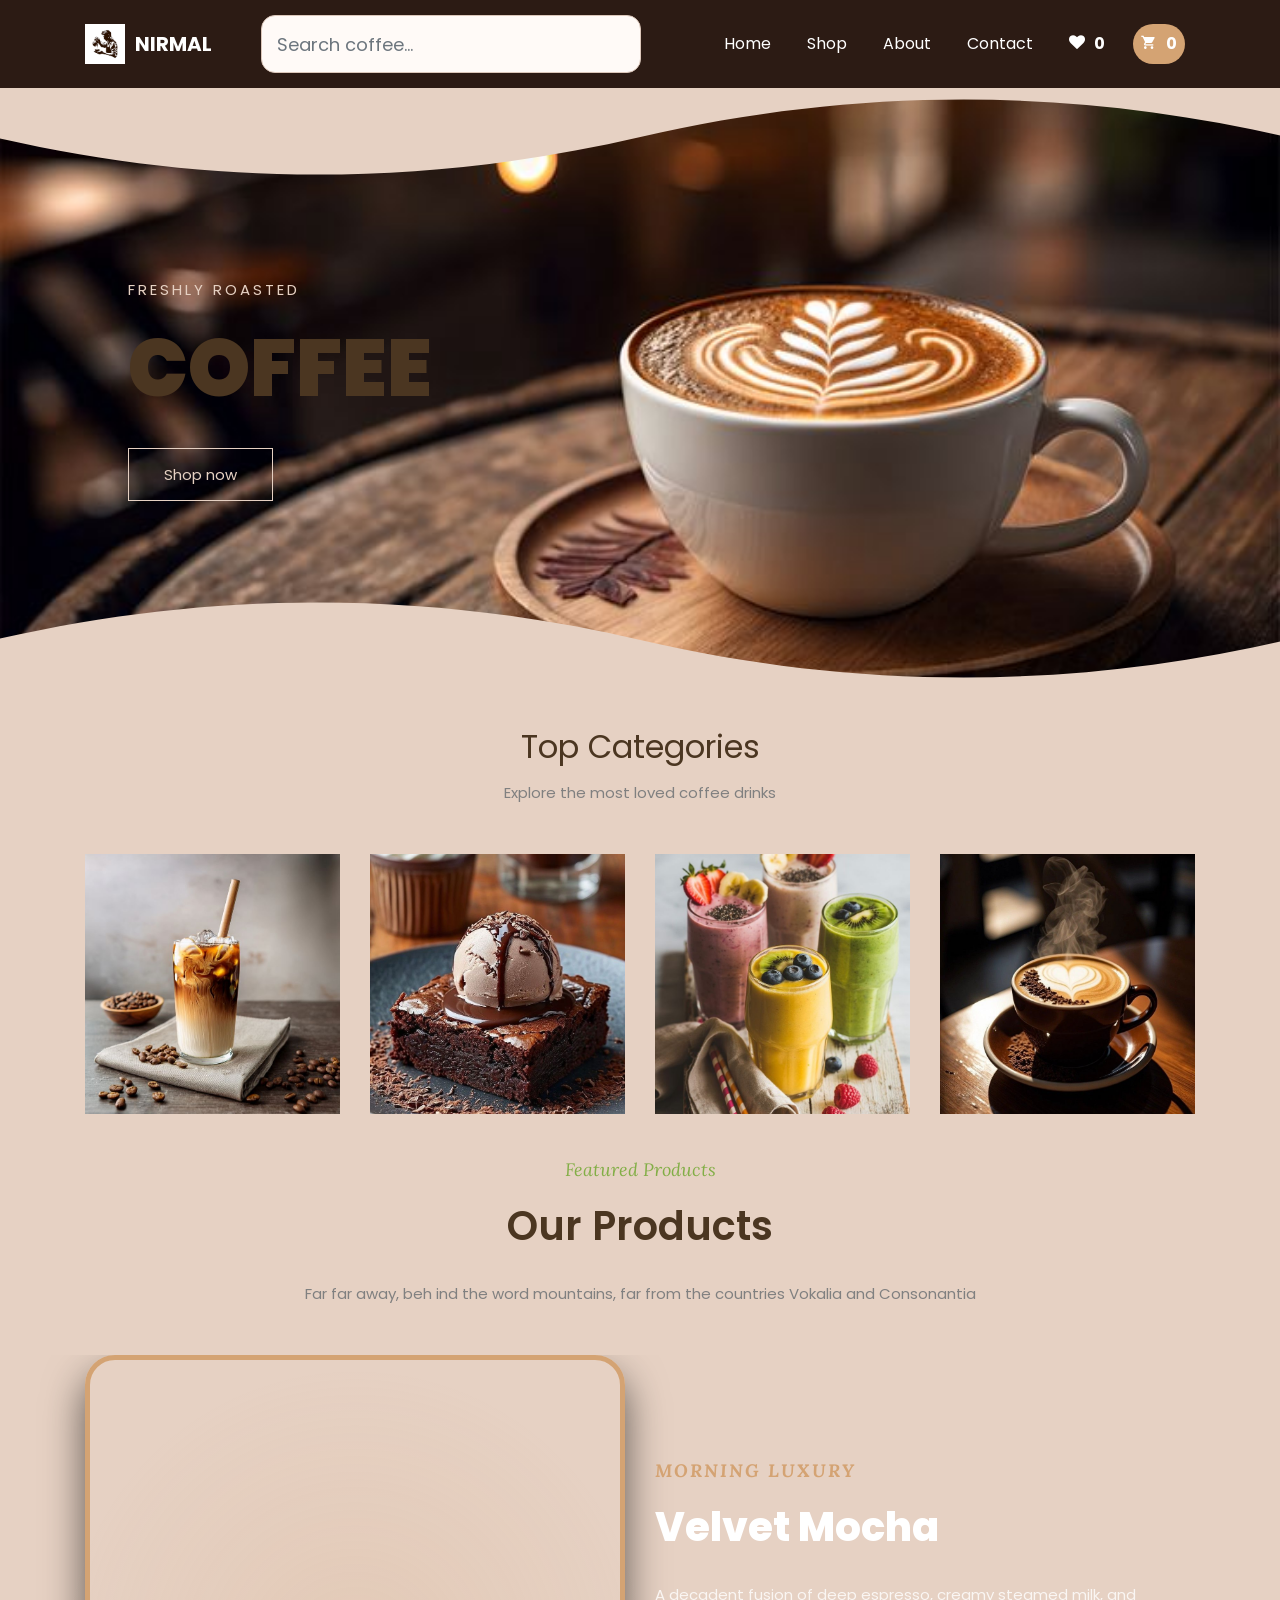
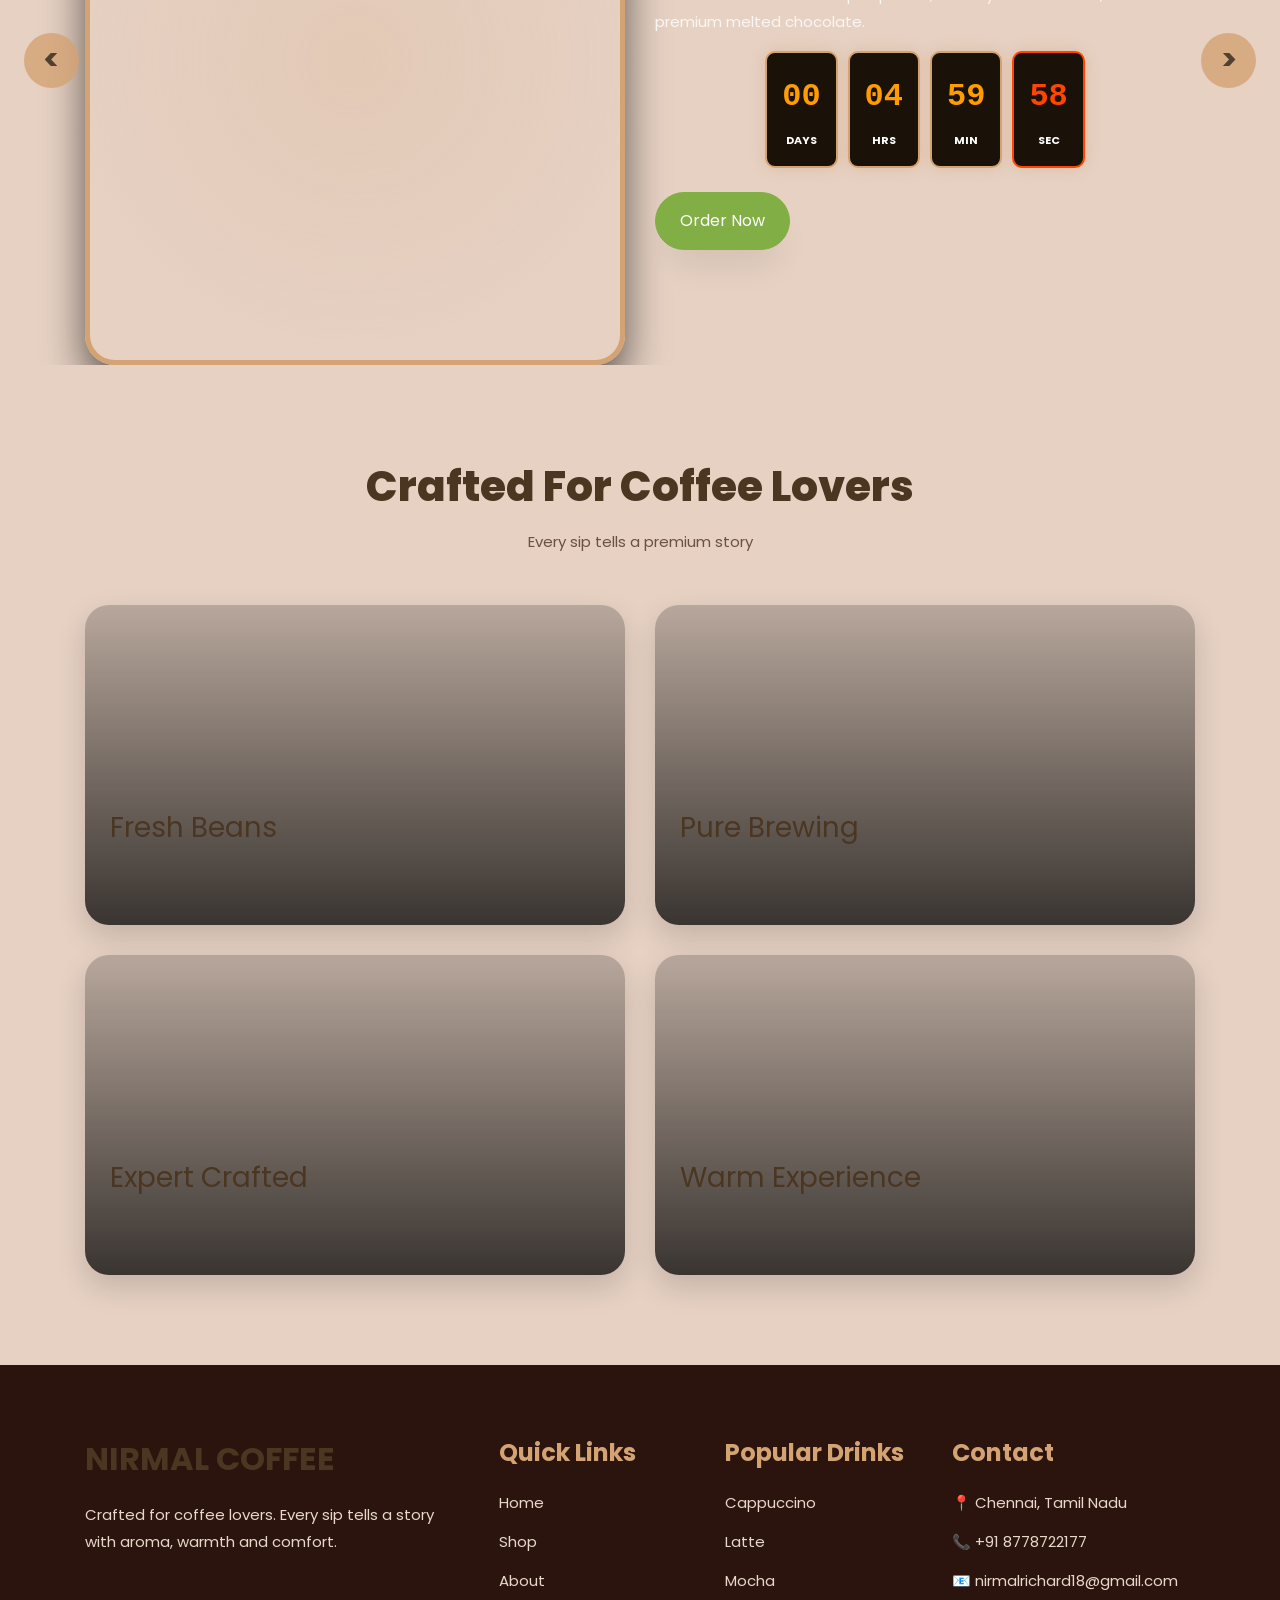
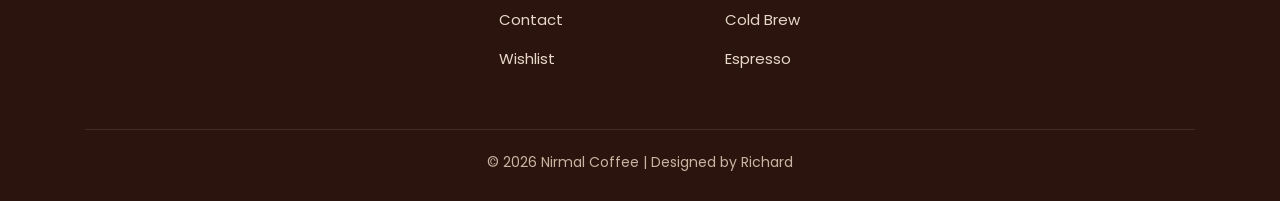
==== index.html @ 6b313978 "Frontend coffee website" ====
<!DOCTYPE html>
<html lang="en">
  <head>
    <title>Vegefoods - Free Bootstrap 4 Template by Colorlib</title>
    <meta charset="utf-8">
    <meta name="viewport" content="width=device-width, initial-scale=1, shrink-to-fit=no">
    <link href="https://fonts.googleapis.com/css?family=Poppins:200,300,400,500,600,700,800&display=swap" rel="stylesheet">
    <link href="https://fonts.googleapis.com/css?family=Lora:400,400i,700,700i&display=swap" rel="stylesheet">
    <link href="https://fonts.googleapis.com/css?family=Amatic+SC:400,700&display=swap" rel="stylesheet">
    <link rel="stylesheet" href="css/open-iconic-bootstrap.min.css">
    <link rel="stylesheet" href="css/animate.css">
   <link rel="stylesheet" href="css/owl.carousel.min.css">
    <link rel="stylesheet" href="css/owl.theme.default.min.css">
    <link rel="stylesheet" href="css/magnific-popup.css">
    <link rel="stylesheet" href="css/aos.css">
    <link rel="stylesheet" href="css/ionicons.min.css">
    <link rel="stylesheet" href="css/bootstrap-datepicker.css">
    <link rel="stylesheet" href="css/jquery.timepicker.css">
    <link rel="stylesheet" href="css/flaticon.css">
    <link rel="stylesheet" href="css/icomoon.css">
    <link rel="stylesheet" href="css/style.css">
  </head>
  <body class="goto-here">
	  <!---------------------------------------- END of the top mail that and all-->
    <nav class="navbar navbar-expand-lg custom-navbar" id="ftco-navbar">
  <div class="container">
    <!-- LOGO -->
    <a class="navbar-brand d-flex align-items-center" href="index.html">
      <img src="images/logo.png" alt="logo" style="height:40px; margin-right:10px;">
      <span>NIRMAL</span>
    </a>
    <button class="navbar-toggler" type="button" data-toggle="collapse" data-target="#ftco-nav">
      <span class="oi oi-menu"></span>
    </button>
    <div class="collapse navbar-collapse" id="ftco-nav">
      <!-- SEARCH BAR -->
      <form class="form-inline mx-auto" id="homeSearchForm">
  <input id="homeSearchInput" class="form-control search-input" type="search" placeholder="Search coffee...">
</form>
      <!-- NAV LINKS -->
      <ul class="navbar-nav ml-auto align-items-center">
        <li class="nav-item active"><a href="index.html" class="nav-link">Home</a></li>
        <li class="nav-item"><a href="shop.html" class="nav-link">Shop</a></li>
        <li class="nav-item"><a href="about.html" class="nav-link">About</a></li>
        <li class="nav-item"><a href="contact.html" class="nav-link">Contact</a></li>
        <li class="nav-item">
          <a href="wishlist.html" class="nav-link wishlist-icon">
            <span class="icon-heart"></span>
            <span id="wishlist-count">0</span>
          </a>
        </li>
        <!-- CART -->
        <li class="nav-item cta">
          <a href="cart.html" class="nav-link cart-icon">
            <span class="icon-shopping_cart"></span>
            <span id="cart-count">0</span>
          </a>
        </li>
      </ul>
    </div>
  </div>
</nav>
<section class="nrml-hero-fixed">
  <!-- TOP WAVE - TOUCHING CORNERS -->
  <div class="nrml-wave-wrap nrml-wave-top">
    <svg viewBox="0 0 1440 120" preserveAspectRatio="none">
      <path fill="#e6d1c3" d="M0,0V60c240,60,480,60,720,0s480-60,720,0V0H0z"></path>
    </svg>
  </div>
  <div class="nrml-hero-inner">
    <div class="nrml-text-content">
      <span class="nrml-tag">FRESHLY ROASTED</span>
      <h1 class="nrml-title">COFFEE</h1>
      <a href="#" class="nrml-button">Shop now</a>
    </div>
  </div>
  <!-- BOTTOM WAVE - TOUCHING CORNERS -->
  <div class="nrml-wave-wrap nrml-wave-bottom">
    <svg viewBox="0 0 1440 120" preserveAspectRatio="none">
      <path fill="#e6d1c3" d="M0,120V60c240-60,480-60,720,0s480,60,720,0v60H0z"></path>
    </svg>
  </div>
</section>
    <section class="ftco-section">
			<div class="container">
				<div class="row no-gutters ftco-services">
          <div class="col-md-3 text-center d-flex align-self-stretch ftco-animate">
            <div class="media block-6 services mb-md-0 mb-4">
           </div>      
          </div>
          <div class="col-md-3 text-center d-flex align-self-stretch ftco-animate">
            <div class="media block-6 services mb-md-0 mb-4">
            </div>    
          </div>
          <div class="col-md-3 text-center d-flex align-self-stretch ftco-animate">
            <div class="media block-6 services mb-md-0 mb-4">           
            </div>      
          </div>           
          </div>
        </div>
			</div>
		</section>
    <section class="category-modern">
  <div class="container text-center">
    <h2 class="section-title">Top Categories</h2>
    <p class="section-sub">Explore the most loved coffee drinks</p>

    <div class="row mt-5">

      <!-- COLD COFFEE -->
      <div class="col-md-3">
        <div class="cat-card" onclick="location.href='shop.html?category=cold'">
          <img src="images/cold.jpg" alt="Cold Coffee">
          <div class="cat-overlay">
            <h4>Cold Coffee</h4>
            <span>Explore</span>
          </div>
        </div>
      </div>

      <!-- DESSERT -->
      <div class="col-md-3">
        <div class="cat-card" onclick="location.href='shop.html?category=dessert'">
          <img src="images/dessert.jpg" alt="Dessert Coffee">
          <div class="cat-overlay">
            <h4>Desserts</h4>
            <span>Explore</span>
          </div>
        </div>
      </div>

      <!-- SMOOTHIE -->
      <div class="col-md-3">
        <div class="cat-card" onclick="location.href='shop.html?category=smoothie'">
          <img src="images/smoothie.jpg" alt="Coffee Smoothies">
          <div class="cat-overlay">
            <h4>Smoothies</h4>
            <span>Explore</span>
          </div>
        </div>
      </div>

      <!-- PREMIUM -->
      <div class="col-md-3">
        <div class="cat-card" onclick="location.href='shop.html?category=premium'">
          <img src="images/premium.jpg" alt="Premium Coffee">
          <div class="cat-overlay">
            <h4>Premium</h4>
            <span>Explore</span>
          </div>
        </div>
      </div>

    </div>
  </div>
</section>

<section class="ftco-section">
    	<div class="container">
				<div class="row justify-content-center mb-3 pb-3">
          <div class="col-md-12 heading-section text-center ftco-animate">
          	<span class="subheading">Featured Products</span>
            <h2 class="mb-4">Our Products</h2>
            <p>Far far away, beh ind the word mountains, far from the countries Vokalia and Consonantia</p>
          </div>
        </div>   		
    	</div>
    	<div class="container">
			<div class="row" id="product-list"></div>	
    	</div>
    </section>
    
<section class="ftco-section ftco-deal" style="background-color: #2b1d0e; padding: 6em 0;">
  <div id="dealCarousel" class="carousel slide" data-ride="carousel" data-interval="2500">
    <div class="carousel-inner">
      <div class="carousel-item active">
        <div class="container">
          <div class="row align-items-center">
            <div class="col-md-6 text-center">
              <div class="video-container">
                <video autoplay loop muted playsinline class="latte-video">
                  <source src="images/mocha_video.mp4" type="video/mp4">
                  <img src="images/coffee-2.jpg" alt="Rich Mocha">
                </video>
              </div>
            </div>
            <div class="col-md-6 heading-section deal-content">
              <span class="subheading">Morning Luxury</span>
              <h2 class="mb-4">Velvet Mocha</h2>
              <p>A decadent fusion of deep espresso, creamy steamed milk, and premium melted chocolate.</p>
              <div class="timer-display d-flex mb-4">
                <div class="t-box" id="d1">00 <span>Days</span></div>
                <div class="t-box" id="h1">05 <span>Hrs</span></div>
                <div class="t-box" id="m1">15 <span>Min</span></div>
                <div class="t-box" id="s1">00 <span>Sec</span></div>
              </div>
              <p><a href="#" class="btn btn-primary px-4 py-3">Order Now</a></p>
            </div>
          </div>
        </div>
      </div>
        <div class="carousel-item">
        <div class="container">
          <div class="row align-items-center">
            <div class="col-md-6 text-center">
              <div class="video-container">
                <video autoplay loop muted playsinline class="latte-video">
                  <source src="images/4b72959680715f7829f7e9c622ad8f78.mp4" type="video/mp4">
                  <img src="images/coffee-3.jpg" alt="Vanilla Cold Brew">
                </video>
              </div>
            </div>
            <div class="col-md-6 heading-section deal-content">
              <span class="subheading">Barista's Choice</span>
              <h2 class="mb-4">Vanilla Cold Brew</h2>
              <p>Smooth, 12-hour steeped perfection infused with Madagascar vanilla bean.</p>
              <div class="timer-display d-flex mb-4">
                <div class="t-box" id="d3">00 <span>Days</span></div>
                <div class="t-box" id="h3">08 <span>Hrs</span></div>
                <div class="t-box" id="m3">20 <span>Min</span></div>
                <div class="t-box" id="s3">00 <span>Sec</span></div>
              </div>
              <p><a href="#" class="btn btn-primary px-4 py-3">Claim Deal</a></p>
            </div>
          </div>
        </div>  
      </div>
    </div>
    <a class="carousel-control-prev" href="#dealCarousel" role="button" data-slide="prev">
      <span class="carousel-control-prev-icon" aria-hidden="true"></span>
      <span class="sr-only">Previous</span>
    </a>
    <a class="carousel-control-next" href="#dealCarousel" role="button" data-slide="next">
      <span class="carousel-control-next-icon" aria-hidden="true"></span>
      <span class="sr-only">Next</span>
    </a>
  </div>
</section>
 <section class="coffee-experience">
  <div class="container">
    <div class="section-head text-center">
      <h2>Crafted For Coffee Lovers</h2>
      <p>Every sip tells a premium story</p>
    </div>
    <div class="experience-grid">
      <!-- CARD 1 -->
      <div class="exp-card">
        <video autoplay muted loop playsinline>
          <source src="images/video1.mp4" type="video/mp4">
        </video>
        <div class="exp-overlay">
          <h3>Fresh Beans</h3>
          <p>Handpicked beans roasted daily for rich aroma.</p>
        </div>
      </div>
      <!-- CARD 2 -->
      <div class="exp-card">
        <video autoplay muted loop playsinline>
          <source src="images/video2.mp4" type="video/mp4">
        </video>
        <div class="exp-overlay">
          <h3>Pure Brewing</h3>
          <p>Made with natural ingredients and smooth taste.</p>
        </div>
      </div>
      <!-- CARD 3 -->
      <div class="exp-card">
        <video autoplay muted loop playsinline>
          <source src="images/video3.mp4" type="video/mp4">
        </video>
        <div class="exp-overlay">
          <h3>Expert Crafted</h3>
          <p>Perfect balance made by skilled hands.</p>
        </div>
      </div>
      <!-- CARD 4 -->
      <div class="exp-card">
        <video autoplay muted loop playsinline>
          <source src="images/video4.mp4" type="video/mp4">
        </video>
        <div class="exp-overlay">
          <h3>Warm Experience</h3>
          <p>Feel café comfort anytime, anywhere.</p>
        </div>
      </div>
    </div>
  </div>
</section>
<footer class="premium-footer">
  <div class="container">
    <div class="footer-grid">
      <!-- BRAND -->
      <div class="footer-col">
        <h2>NIRMAL COFFEE</h2>
        <p>
          Crafted for coffee lovers.  
          Every sip tells a story with aroma, warmth and comfort.
        </p>
      </div>
      <!-- LINKS -->
      <div class="footer-col">
        <h4>Quick Links</h4>
        <ul>
          <li><a href="index.html">Home</a></li>
          <li><a href="shop.html">Shop</a></li>
          <li><a href="#">About</a></li>
          <li><a href="#">Contact</a></li>
          <li><a href="wishlist.html">Wishlist</a></li>
        </ul>
      </div>
      <!-- DRINKS -->
      <div class="footer-col">
        <h4>Popular Drinks</h4>
        <ul>
          <li>Cappuccino</li>
          <li>Latte</li>
          <li>Mocha</li>
          <li>Cold Brew</li>
          <li>Espresso</li>
        </ul>
      </div>
      <!-- CONTACT -->
      <div class="footer-col">
        <h4>Contact</h4>
        <ul>
          <li>📍 Chennai, Tamil Nadu</li>
          <li>📞 +91 8778722177</li>
          <li>📧 nirmalrichard18@gmail.com</li>
        </ul>
      </div>
    </div>
    <div class="footer-bottom">
      © 2026 Nirmal Coffee | Designed by Richard
    </div>
  </div>
</footer>
  <!-- loader -->
  <div id="ftco-loader" class="show fullscreen"><svg class="circular" width="48px" height="48px"><circle class="path-bg" cx="24" cy="24" r="22" fill="none" stroke-width="4" stroke="#eeeeee"/><circle class="path" cx="24" cy="24" r="22" fill="none" stroke-width="4" stroke-miterlimit="10" stroke="#F96D00"/></svg></div>
  <script src="js/jquery.min.js"></script>
  <script src="js/jquery-migrate-3.0.1.min.js"></script>
  <script src="js/popper.min.js"></script>
  <script src="js/bootstrap.min.js"></script>
  <script src="js/jquery.easing.1.3.js"></script>
  <script src="js/jquery.waypoints.min.js"></script>
  <script src="js/jquery.stellar.min.js"></script>
  <script src="js/owl.carousel.min.js"></script>
  <script src="js/jquery.magnific-popup.min.js"></script>
  <script src="js/aos.js"></script>
  <script src="js/jquery.animateNumber.min.js"></script>
  <script src="js/bootstrap-datepicker.js"></script>
  <script src="js/scrollax.min.js"></script>
  <script src="https://maps.googleapis.com/maps/api/js?key=AIzaSyBVWaKrjvy3MaE7SQ74_uJiULgl1JY0H2s&sensor=false"></script>
  <script src="https://cdn.socket.io/4.7.2/socket.io.min.js"></script>
  <script src="js/google-map.js"></script>
  <script src="js/main.js"></script>
  
  <script src="js/custom.js"></script>
   
  <script>function startCoffeeTimer(hoursLeft, ids) {
    let countDownDate = new Date().getTime() + (hoursLeft * 60 * 60 * 1000);
    let x = setInterval(function() {
        let now = new Date().getTime();
        let distance = countDownDate - now;
        let days = Math.floor(distance / (1000 * 60 * 60 * 24));
        let hours = Math.floor((distance % (1000 * 60 * 60 * 24)) / (1000 * 60 * 60));
        let minutes = Math.floor((distance % (1000 * 60 * 60)) / (1000 * 60));
        let seconds = Math.floor((distance % (1000 * 60)) / 1000);
        // Update the display with 2-digit padding
        document.getElementById(ids.d).innerHTML = days.toString().padStart(2, '0') + "<span>Days</span>";
        document.getElementById(ids.h).innerHTML = hours.toString().padStart(2, '0') + "<span>Hrs</span>";
        document.getElementById(ids.m).innerHTML = minutes.toString().padStart(2, '0') + "<span>Min</span>";
        document.getElementById(ids.s).innerHTML = seconds.toString().padStart(2, '0') + "<span>Sec</span>";
        if (distance < 0) {
            clearInterval(x);
            document.getElementById(ids.d).parentElement.innerHTML = "<h4>BREWING FINISHED</h4>";
        }
    }, 1000);
}
// Kick off all three timers independently
startCoffeeTimer(5,  {d: 'd1', h: 'h1', m: 'm1', s: 's1'}); // Slide 1: Mocha
startCoffeeTimer(8,  {d: 'd3', h: 'h3', m: 'm3', s: 's3'}); // Slide 3: Cold Brew
</script>
<script>
  const socket = io("http://localhost:5000");
  socket.on("new_product_alert", (data) => {
    // This uses your existing toast function from custom.js
    if (typeof showToast === "function") {
      showToast(data.message + ": " + data.name);
    }
    // Refresh the product list without reloading the page
    if (typeof fetchProducts === "function") {
      fetchProducts(); 
    }
  });
</script>
<script>
const form = document.getElementById("homeSearchForm");
const input = document.getElementById("homeSearchInput");

form.addEventListener("submit", (e) => {
  e.preventDefault();

  const value = input.value.trim();

  if (value) {
    window.location.href = `shop.html?search=${encodeURIComponent(value)}`;
  }
});
</script>
  <div id="toast" style="
  position: fixed;
  top: 20px;
  right: 20px;
  background: #28a745;
  color: white;
  padding: 12px 20px;
  border-radius: 8px;
  font-size: 14px;
  display: none;
  z-index: 9999;
  box-shadow: 0 4px 10px rgba(0,0,0,0.2);">
  Added to cart
</div>
<div id="slide-toast" class="slide-toast">
  ✔ Item added to cart
</div>
  </body>
</html>
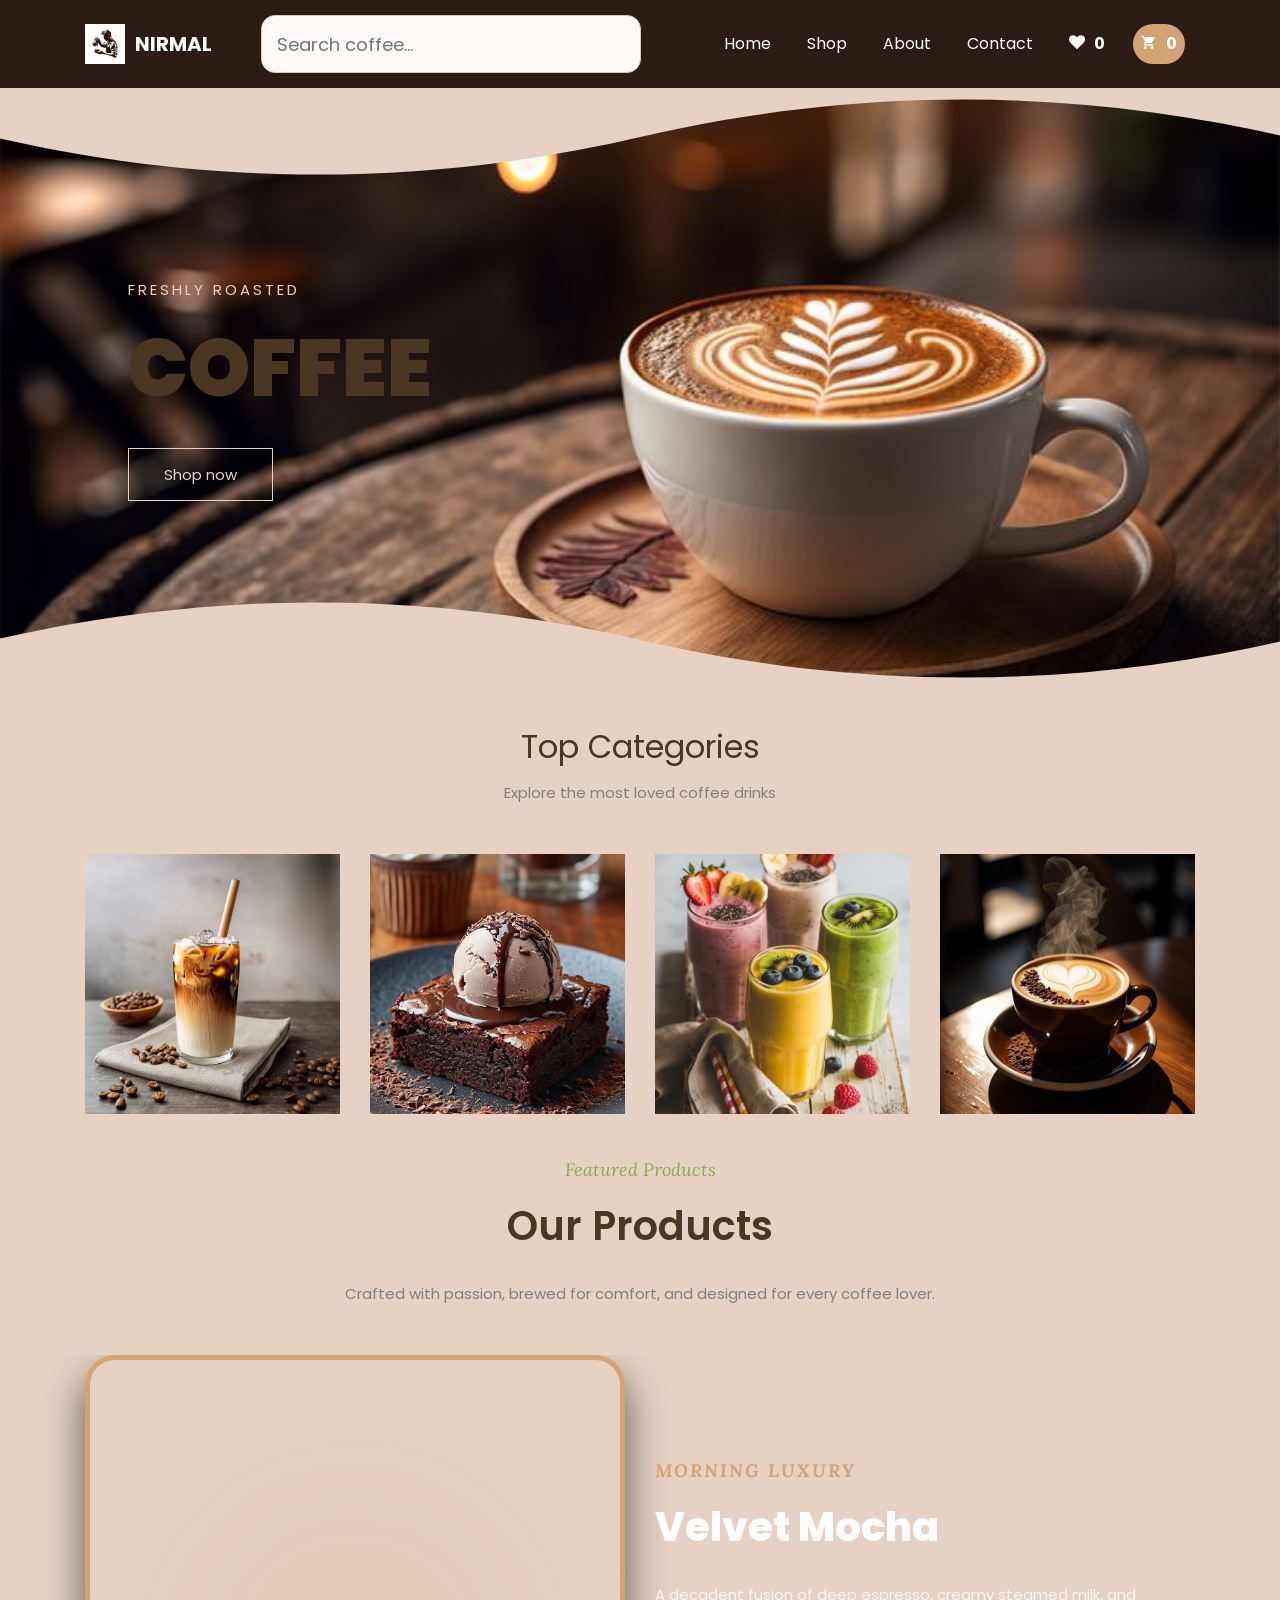
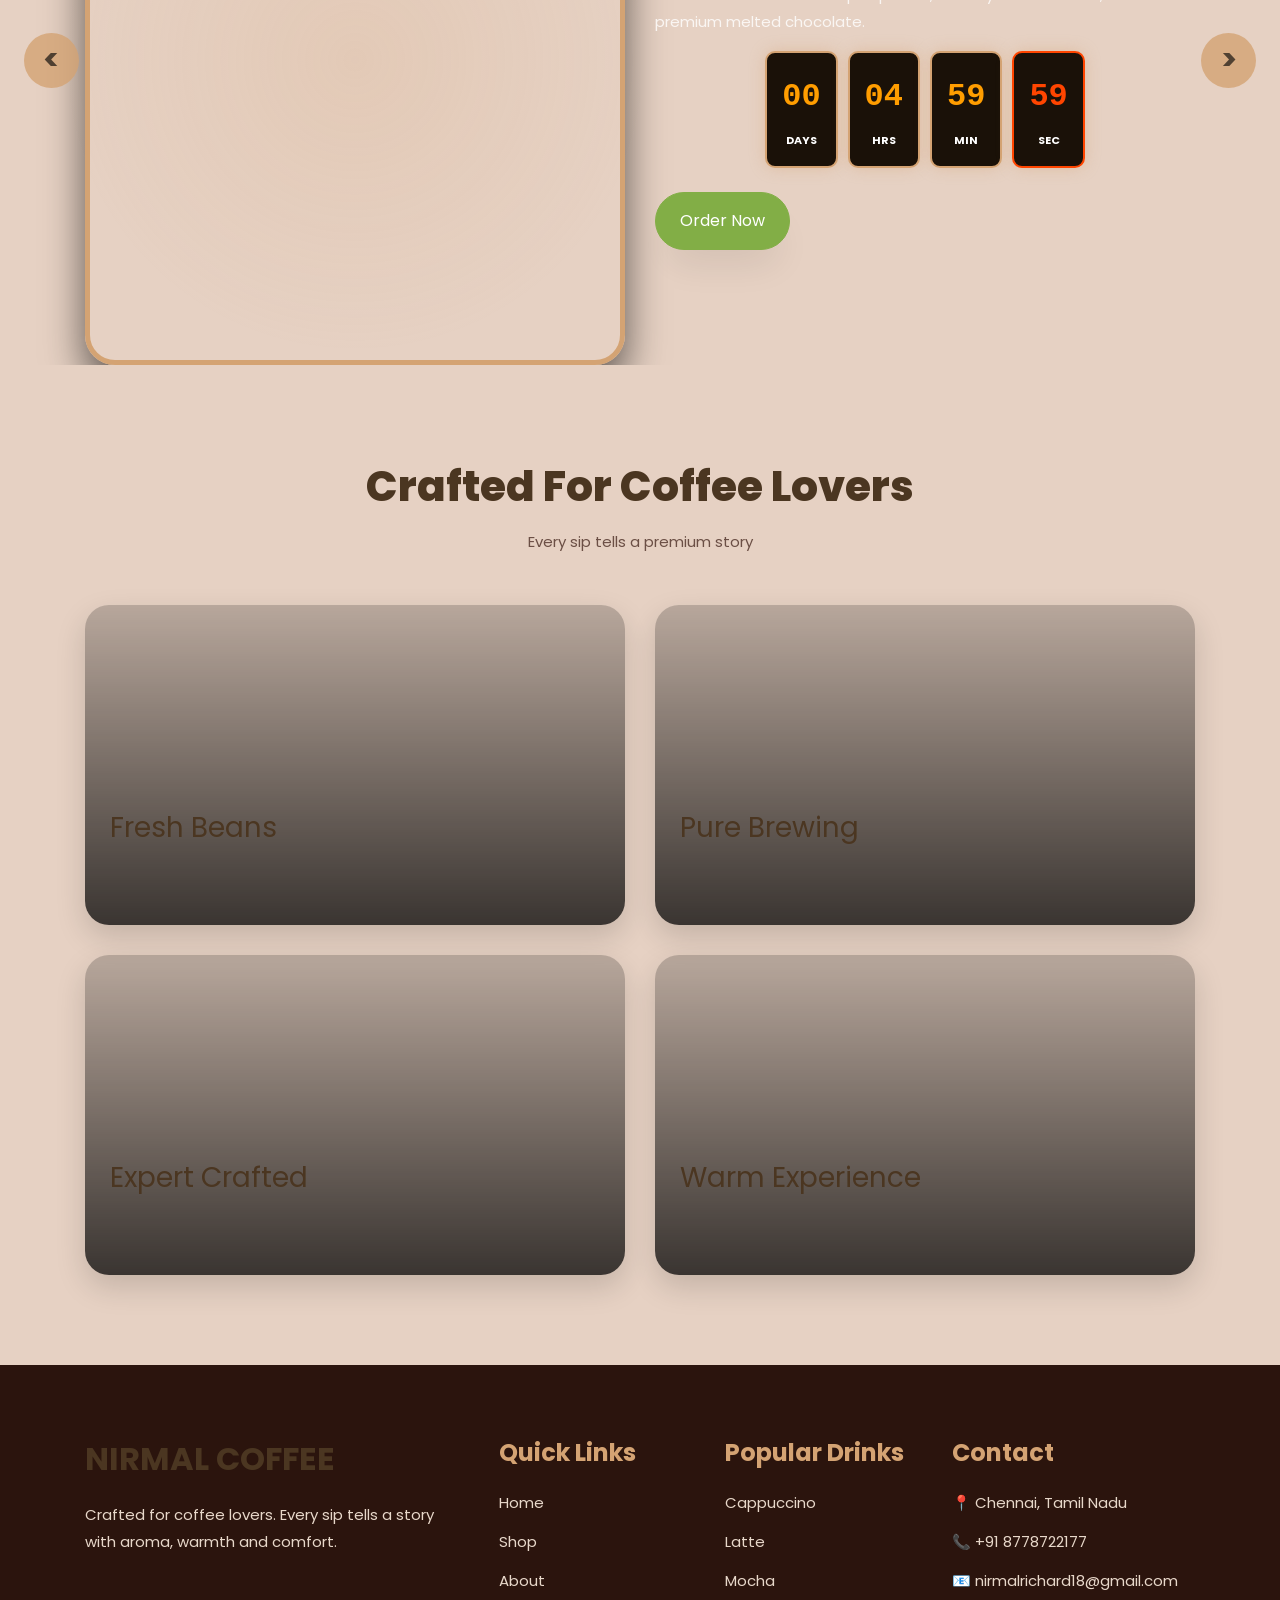
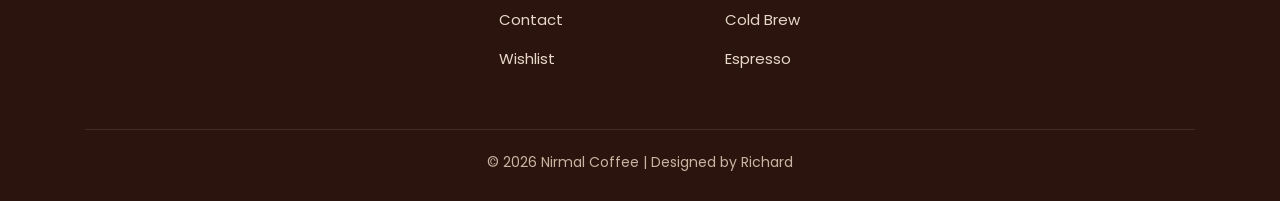
==== commit abcc0974: "Frontend coffee website" ====
--- a/index.html
+++ b/index.html
@@ -1,7 +1,7 @@
 <!DOCTYPE html>
 <html lang="en">
   <head>
-    <title>Vegefoods - Free Bootstrap 4 Template by Colorlib</title>
+    <title>Nirmal Coffee | Premium Coffee Experience</title>
     <meta charset="utf-8">
     <meta name="viewport" content="width=device-width, initial-scale=1, shrink-to-fit=no">
     <link href="https://fonts.googleapis.com/css?family=Poppins:200,300,400,500,600,700,800&display=swap" rel="stylesheet">
@@ -19,9 +19,11 @@
     <link rel="stylesheet" href="css/flaticon.css">
     <link rel="stylesheet" href="css/icomoon.css">
     <link rel="stylesheet" href="css/style.css">
+    <link rel="stylesheet" href="css/custom.css">
   </head>
   <body class="goto-here">
-	  <!---------------------------------------- END of the top mail that and all-->
+	
+
     <nav class="navbar navbar-expand-lg custom-navbar" id="ftco-navbar">
   <div class="container">
     <!-- LOGO -->
@@ -74,32 +76,18 @@
       <a href="#" class="nrml-button">Shop now</a>
     </div>
   </div>
-  <!-- BOTTOM WAVE - TOUCHING CORNERS -->
+
+
+
   <div class="nrml-wave-wrap nrml-wave-bottom">
     <svg viewBox="0 0 1440 120" preserveAspectRatio="none">
       <path fill="#e6d1c3" d="M0,120V60c240-60,480-60,720,0s480,60,720,0v60H0z"></path>
     </svg>
   </div>
 </section>
-    <section class="ftco-section">
-			<div class="container">
-				<div class="row no-gutters ftco-services">
-          <div class="col-md-3 text-center d-flex align-self-stretch ftco-animate">
-            <div class="media block-6 services mb-md-0 mb-4">
-           </div>      
-          </div>
-          <div class="col-md-3 text-center d-flex align-self-stretch ftco-animate">
-            <div class="media block-6 services mb-md-0 mb-4">
-            </div>    
-          </div>
-          <div class="col-md-3 text-center d-flex align-self-stretch ftco-animate">
-            <div class="media block-6 services mb-md-0 mb-4">           
-            </div>      
-          </div>           
-          </div>
-        </div>
-			</div>
-		</section>
+    
+
+
     <section class="category-modern">
   <div class="container text-center">
     <h2 class="section-title">Top Categories</h2>
@@ -107,7 +95,6 @@
 
     <div class="row mt-5">
 
-      <!-- COLD COFFEE -->
       <div class="col-md-3">
         <div class="cat-card" onclick="location.href='shop.html?category=cold'">
           <img src="images/cold.jpg" alt="Cold Coffee">
@@ -118,7 +105,6 @@
         </div>
       </div>
 
-      <!-- DESSERT -->
       <div class="col-md-3">
         <div class="cat-card" onclick="location.href='shop.html?category=dessert'">
           <img src="images/dessert.jpg" alt="Dessert Coffee">
@@ -129,7 +115,6 @@
         </div>
       </div>
 
-      <!-- SMOOTHIE -->
       <div class="col-md-3">
         <div class="cat-card" onclick="location.href='shop.html?category=smoothie'">
           <img src="images/smoothie.jpg" alt="Coffee Smoothies">
@@ -140,7 +125,6 @@
         </div>
       </div>
 
-      <!-- PREMIUM -->
       <div class="col-md-3">
         <div class="cat-card" onclick="location.href='shop.html?category=premium'">
           <img src="images/premium.jpg" alt="Premium Coffee">
@@ -161,7 +145,7 @@
           <div class="col-md-12 heading-section text-center ftco-animate">
           	<span class="subheading">Featured Products</span>
             <h2 class="mb-4">Our Products</h2>
-            <p>Far far away, beh ind the word mountains, far from the countries Vokalia and Consonantia</p>
+            <p>Crafted with passion, brewed for comfort, and designed for every coffee lover.</p>
           </div>
         </div>   		
     	</div>
@@ -349,9 +333,7 @@
   <script src="js/jquery.animateNumber.min.js"></script>
   <script src="js/bootstrap-datepicker.js"></script>
   <script src="js/scrollax.min.js"></script>
-  <script src="https://maps.googleapis.com/maps/api/js?key=AIzaSyBVWaKrjvy3MaE7SQ74_uJiULgl1JY0H2s&sensor=false"></script>
   <script src="https://cdn.socket.io/4.7.2/socket.io.min.js"></script>
-  <script src="js/google-map.js"></script>
   <script src="js/main.js"></script>
   
   <script src="js/custom.js"></script>
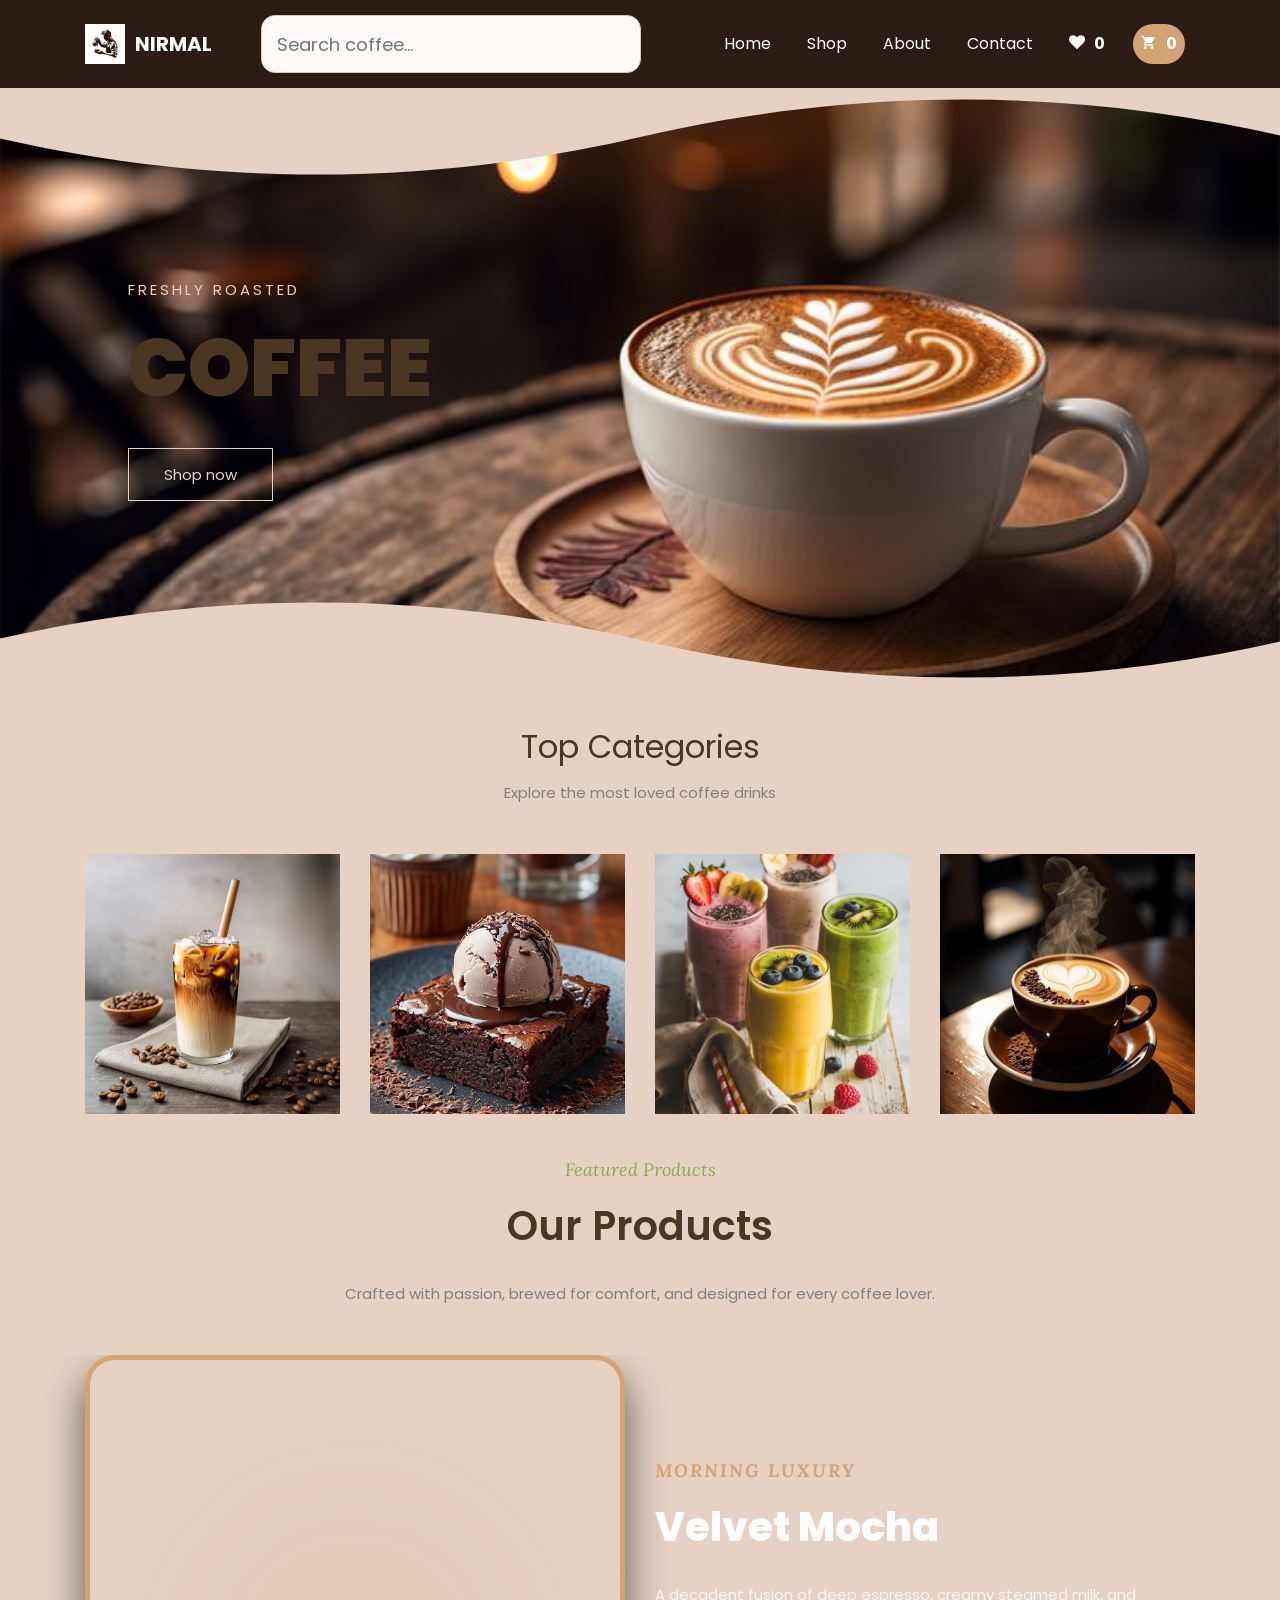
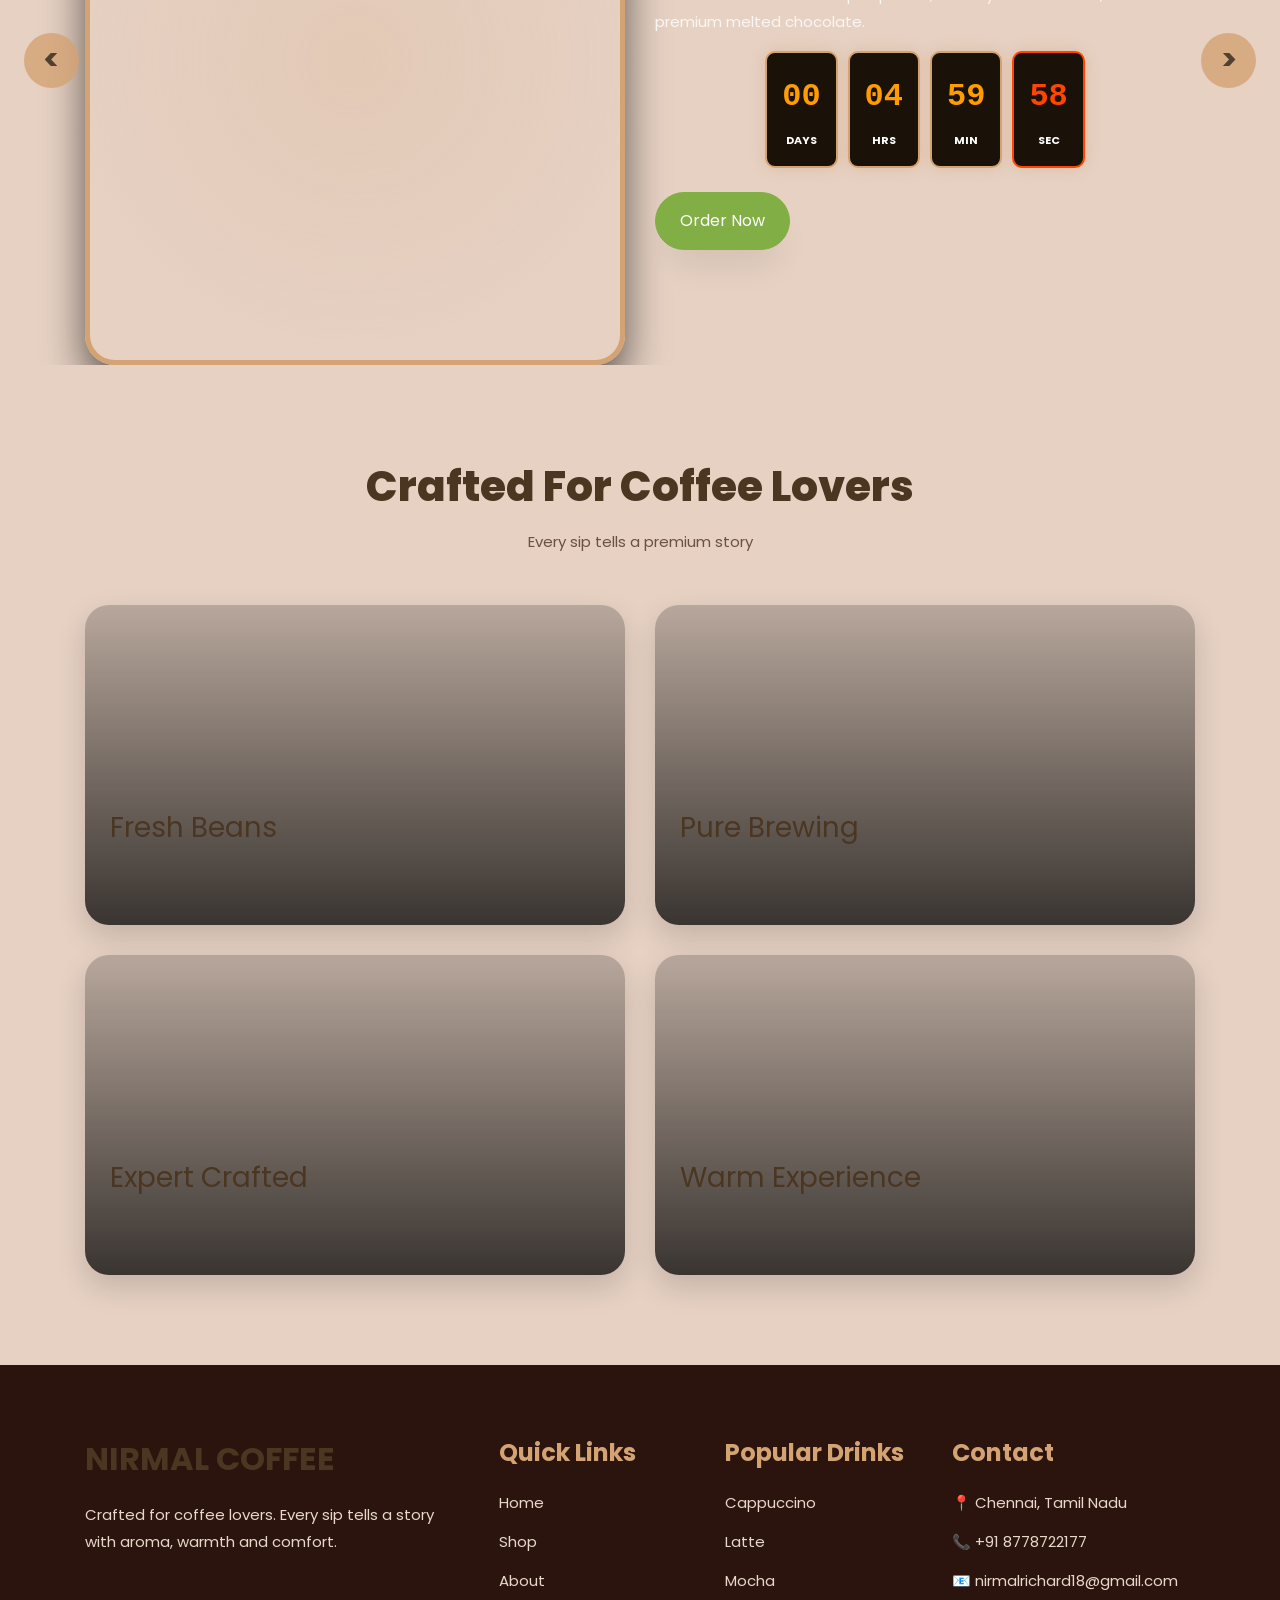
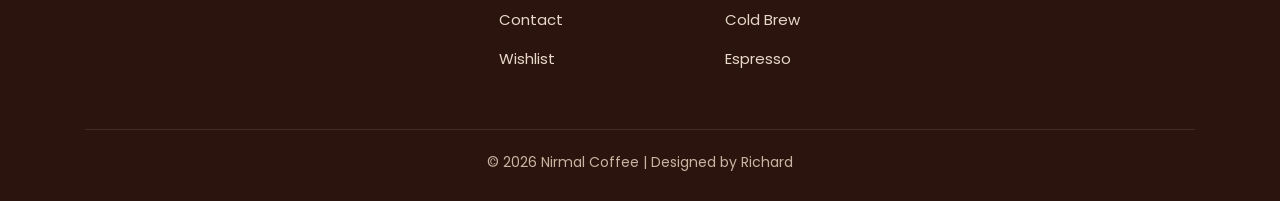
==== commit dbe15f04: "Updated backend URL" ====
--- a/index.html
+++ b/index.html
@@ -363,7 +363,7 @@
 startCoffeeTimer(8,  {d: 'd3', h: 'h3', m: 'm3', s: 's3'}); // Slide 3: Cold Brew
 </script>
 <script>
-  const socket = io("http://localhost:5000");
+  const socket = io("https://coffee-backend-wkng.onrender.com");
   socket.on("new_product_alert", (data) => {
     // This uses your existing toast function from custom.js
     if (typeof showToast === "function") {
